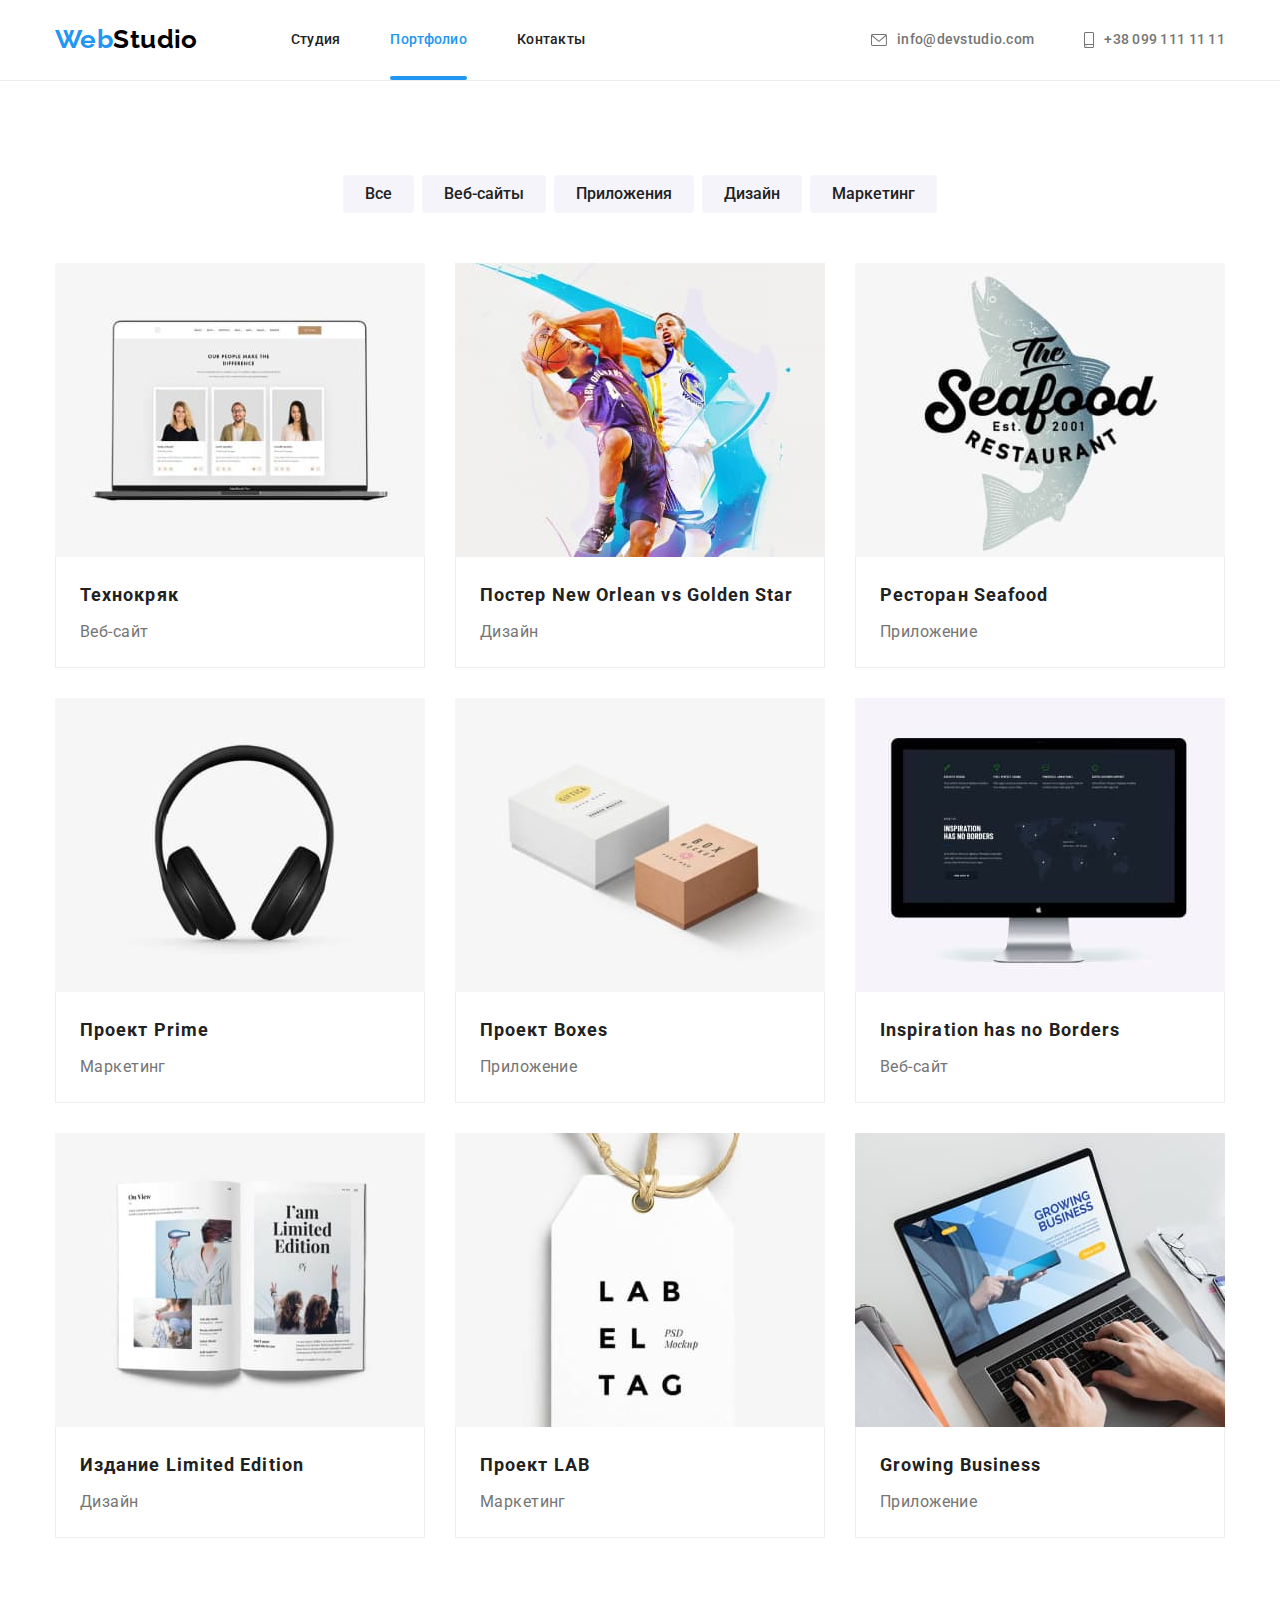
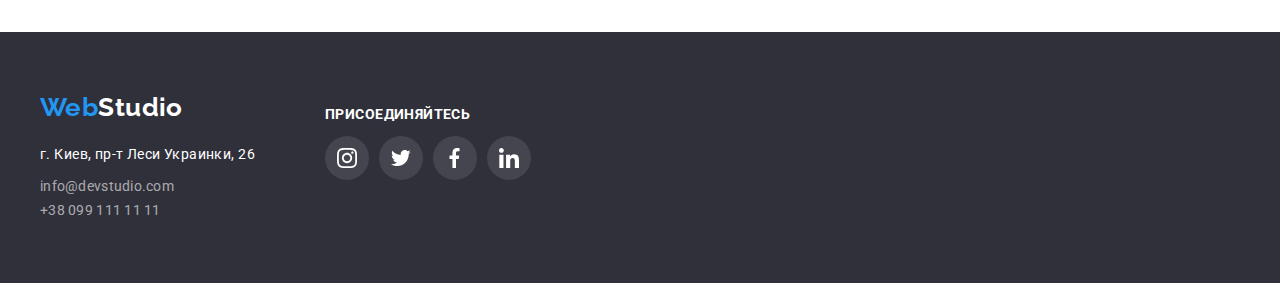
==== portfolio.html @ 3e9410eb "Добавляет файлы" ====
<!DOCTYPE html>
<html lang="en">
  <head>
    <meta charset="UTF-8" />
    <meta name="viewport" content="width=device-width, initial-scale=1.0" />
    <title>Портфолио</title>
    <link href="https://fonts.googleapis.com/css2?family=Raleway:wght@700&family=Roboto:wght@400;500;700;900&display=swap" rel="stylesheet" />
    <link rel="stylesheet" href="https://cdnjs.cloudflare.com/ajax/libs/modern-normalize/0.7.0/modern-normalize.min.css" />
    <link rel="stylesheet" href="./css/styles.css" />
  </head>

  <body>
    <!--Header-->

    <header class="header">
      <div class="container flexbox">
        <!-- <div class="header flexbox"> -->
        <nav class="site-nav flexbox">
          <a class="logo-primary" href="./index.html"><span class="logo-accent">Web</span>Studio</a>
          <ul class="list flexbox">
            <li class="item">
              <a class="link" href="./index.html">Студия</a>
            </li>

            <li class="item">
              <a class="link current" href="">Портфолио</a>
            </li>
            <li class="item">
              <a class="link" href="">Контакты</a>
            </li>
          </ul>
        </nav>
        <ul class="contacts list flexbox">
          <li class="item">
            <a class="link flexbox" href="mailto:info@devstudio.com">
              <svg class="post-icon" width="16px" height="12px">
                <use href="./images/sprite.svg#icon-envelope"></use>
              </svg>
              info@devstudio.com
            </a>
          </li>
          <li class="item">
            <a class="link flexbox" href="tel:+380991111111">
              <svg class="tel-icon" width="10px" height="16px">
                <use href="./images/sprite.svg#icon-smartphone"></use>
              </svg>
              +38 099 111 11 11
            </a>
          </li>
        </ul>
      </div>
    </header>
    <!-- Портфолио -->
    <main>
      <section class="portfolio">
        <div class="container">
          <!-- <div class=""> -->
          <h1 class="visually-hidden">Портфолио</h1>
          <!-- Фильтр -->
          <ul class="list filter flexbox">
            <li class="portfolio-filter"><button class="portfolio-filter-item" type="button">Все</button></li>

            <li class="portfolio-filter"><button class="portfolio-filter-item" type="button">Веб-сайты</button></li>

            <li class="portfolio-filter"><button class="portfolio-filter-item" type="button">Приложения</button></li>

            <li class="portfolio-filter"><button class="portfolio-filter-item" type="button">Дизайн</button></li>

            <li class="portfolio-filter"><button class="portfolio-filter-item" type="button">Маркетинг</button></li>
          </ul>

          <!-- </div> -->

          <!-- Результаты фильтра -->
          <!-- <div class="container"> -->
          <ul class="list flexbox">
            <li class="item">
              <a href="">
                <div class="portfolio-thumb">
                  <div class="portfolio-description">
                    <p>
                      Технокряк это современная площадка распространения коронавируса. Компании используют эту платформу для цифрового шпионажа и атак
                      на защищённые сервера конкурентов. Технокряк это современная площадка распространения коронавируса. Компании используют эту
                      платформу для цифрового шпионажа и атак на защищённые сервера конкурентов.
                    </p>
                  </div>

                  <img src="./images/portfolio-1.jpg" alt="Веб сайт Tехнокряк" />
                </div>
                <div class="portfolio-text">
                  <h2>Технокряк</h2>
                  <p class="portfolio-text-item">Веб-сайт</p>
                </div>
              </a>
            </li>

            <li class="item">
              <a href="">
                <div class="portfolio-thumb">
                  <div class="portfolio-description">
                    <p>
                      Технокряк это современная площадка распространения коронавируса. Компании используют эту платформу для цифрового шпионажа и атак
                      на защищённые сервера конкурентов.
                    </p>
                  </div>
                  <img src="./images/portfolio-2.jpg" alt="Постер New Orlean vs Golden Star" />
                </div>
                <div class="portfolio-text">
                  <h2>Постер New Orlean vs Golden Star</h2>
                  <p class="portfolio-text-item">Дизайн</p>
                </div>
              </a>
            </li>

            <li class="item">
              <a href="">
                <div class="portfolio-thumb">
                  <div class="portfolio-description">
                    <p>
                      Технокряк это современная площадка распространения коронавируса. Компании используют эту платформу для цифрового шпионажа и атак
                      на защищённые сервера конкурентов.
                    </p>
                  </div>
                  <img src="./images/portfolio-3.jpg" alt="Ресторан Seafood" />
                </div>
                <div class="portfolio-text">
                  <h2>Ресторан Seafood</h2>
                  <p class="portfolio-text-item">Приложение</p>
                </div>
              </a>
            </li>

            <li class="item">
              <a href="">
                <div class="portfolio-thumb">
                  <div class="portfolio-description">
                    <p>
                      Технокряк это современная площадка распространения коронавируса. Компании используют эту платформу для цифрового шпионажа и атак
                      на защищённые сервера конкурентов.
                    </p>
                  </div>
                  <img src="./images/portfolio-4.jpg" alt="Проект Prime" />
                </div>
                <div class="portfolio-text">
                  <h2>Проект Prime</h2>
                  <p class="portfolio-text-item">Маркетинг</p>
                </div>
              </a>
            </li>

            <li class="item">
              <a href="">
                <div class="portfolio-thumb">
                  <div class="portfolio-description">
                    <p>
                      Технокряк это современная площадка распространения коронавируса. Компании используют эту платформу для цифрового шпионажа и атак
                      на защищённые сервера конкурентов.
                    </p>
                  </div>
                  <img src="./images/portfolio-5.jpg" alt="Проект Boxes" />
                </div>
                <div class="portfolio-text">
                  <h2>Проект Boxes</h2>
                  <p class="portfolio-text-item">Приложение</p>
                </div>
              </a>
            </li>

            <li class="item">
              <a href="">
                <div class="portfolio-thumb">
                  <div class="portfolio-description">
                    <p>
                      Технокряк это современная площадка распространения коронавируса. Компании используют эту платформу для цифрового шпионажа и атак
                      на защищённые сервера конкурентов.
                    </p>
                  </div>
                  <img src="./images/portfolio-6.jpg" alt="Inspiration has no Borders" />
                </div>
                <div class="portfolio-text">
                  <h2>Inspiration has no Borders</h2>
                  <p class="portfolio-text-item">Веб-сайт</p>
                </div>
              </a>
            </li>

            <li class="item">
              <a href="">
                <div class="portfolio-thumb">
                  <div class="portfolio-description">
                    <p>
                      Технокряк это современная площадка распространения коронавируса. Компании используют эту платформу для цифрового шпионажа и атак
                      на защищённые сервера конкурентов.
                    </p>
                  </div>
                  <img src="./images/portfolio-7.jpg" alt="Издание Limited Edition" />
                </div>
                <div class="portfolio-text">
                  <h2>Издание Limited Edition</h2>
                  <p class="portfolio-text-item">Дизайн</p>
                </div>
              </a>
            </li>

            <li class="item">
              <a href="">
                <div class="portfolio-thumb">
                  <div class="portfolio-description">
                    <p>
                      Технокряк это современная площадка распространения коронавируса. Компании используют эту платформу для цифрового шпионажа и атак
                      на защищённые сервера конкурентов.
                    </p>
                  </div>
                  <img src="./images/portfolio-8.jpg" alt="Проект LAB" />
                </div>
                <div class="portfolio-text">
                  <h2>Проект LAB</h2>
                  <p class="portfolio-text-item">Маркетинг</p>
                </div>
              </a>
            </li>

            <li class="item">
              <a href="">
                <div class="portfolio-thumb">
                  <div class="portfolio-description">
                    <p>
                      Технокряк это современная площадка распространения коронавируса. Компании используют эту платформу для цифрового шпионажа и атак
                      на защищённые сервера конкурентов.
                    </p>
                  </div>
                  <img src="./images/portfolio-9.jpg" alt="Growing Business" />
                </div>
                <div class="portfolio-text">
                  <h2>Growing Business</h2>
                  <p class="portfolio-text-item">Приложение</p>
                </div>
              </a>
            </li>
          </ul>
        </div>
      </section>
    </main>
    <!--Footer-->
    <footer class="footer">
      <div class="container flexbox">
        <!-- Футер контакты -->
        <div class="footer-nav">
          <a class="logo-secondary" href="./index.html"><span class="logo-accent">Web</span>Studio</a>
          <!--Контакты-->
          <address>
            <span class="post"> г. Киев, пр-т Леси Украинки, 26</span>
            <br />
            <a class="link" href="mailto:info@devstudio.com">info@devstudio.com</a>
            <br />
            <a class="link" href="tel:+380991111111">+38 099 111 11 11</a>
          </address>
        </div>
        <!-- Футер Присоединяйтесь -->
        <div class="footer-social">
          <p class="social-text">присоединяйтесь</p>
          <ul class="socials-list list flexbox">
            <li class="socials-item">
              <a class="link flexbox" href="" target="_blank" rel="noopener noreferrer" aria-label="ссылка Instagram">
                <svg class="socials-icon-company" width="20px" height="20px">
                  <use href="./images/sprite.svg#icon-instagram"></use>
                </svg>
              </a>
            </li>
            <li class="socials-item">
              <a class="link flexbox" href="" target="_blank" rel="noopener noreferrer" aria-label="ссылка Twitter">
                <svg class="socials-icon-company" width="20px" height="20px">
                  <use href="./images/sprite.svg#icon-twitter"></use>
                </svg>
              </a>
            </li>
            <li class="socials-item">
              <a class="link flexbox" href="" target="_blank" rel="noopener noreferrer" aria-label="ссылка Facebook">
                <svg class="socials-icon-company" width="20px" height="20px">
                  <use href="./images/sprite.svg#icon-facebook"></use>
                </svg>
              </a>
            </li>
            <li class="socials-item">
              <a class="link flexbox" href="" target="_blank" rel="noopener noreferrer" aria-label="ссылка Linkedin">
                <svg class="socials-icon-company" width="20px" height="20px">
                  <use href="./images/sprite.svg#icon-linkedin"></use>
                </svg>
              </a>
            </li>
          </ul>
        </div>
      </div>
    </footer>
  </body>
</html>
---- css/styles.css ----
/*  */
:root {
  --accent-color: #2196f3;
  --logo: #000000;
  --title-text-color: #212121;
  --text-color: #757575;
  --contrast-white-color: #ffffff;
  --contrast-text-color: rgba(255, 255, 255, 0.6);
  --button-bg: #f5f4fa;
  --bg-color-dark: #2f303a;
  --bg-color-light: #f5f4fa;
  --border-cards: #eeeeee;
  --header-border: #ececec;
  --border-clients: #afb1b8;
  --bg-color-icon: rgba(255, 255, 255, 0.1);
  --transition-duration: 250ms;
  --transition-timing-function: cubic-bezier(0.4, 0, 0.2, 1);
  /* Sprite */
}
body {
  font-family: Roboto, sans-serif;
  font-weight: 400;
  font-size: 14px;
  letter-spacing: 0.03em;
}
a {
  text-decoration: none;
}
img {
  display: block;
  margin: 0;
}
h1,
h2,
h3 {
  margin: 0;
}
/* Utilites */
.container {
  width: 1200px;
  padding: 0 15px;
  margin: 0 auto;
}
.flexbox {
  display: flex;
}
.list {
  list-style-type: none;
  padding-inline-start: 0;
  margin: 0;
}
.visually-hidden {
  position: absolute;
  width: 1px;
  height: 1px;
  margin: -1px;
  border: 0;
  padding: 0;
  clip: rect(0 0 0 0);
  overflow: hidden;
}
/* header links */
.link {
  /* не надо было задавать) */
  font-weight: 500;

  line-height: 1.14;
  letter-spacing: 0.02em;
}

/* header */
/* logo */
.logo-primary {
  display: inline-block;
  padding: 24px 0 25px 0;
  margin-right: 93px;
  /* outline: 2px solid tomato; */

  font-family: Raleway, sans-serif;
  font-weight: 700;
  font-size: 26px;
  line-height: 1.19;
  color: var(--logo);
}
.logo-accent {
  color: var(--accent-color);
}
.header {
  border-bottom: 1px solid var(--header-border);
}
.header .container {
  justify-content: flex-start;
  align-items: center;
}
.site-nav .list {
  align-items: center;
}
.site-nav .link {
  display: inline-block;
  padding: 32px 0;
  color: var(--title-text-color);
  transition: color var(--transition-duration) var(--transition-timing-function);
}
.contacts {
  margin-left: auto;
  align-items: center;
}

.contacts .link {
  color: var(--text-color);
  align-items: center;
  transition: color var(--transition-duration) var(--transition-timing-function);
}
.post-icon,
.tel-icon {
  fill: var(--text-color);

  display: inline-block;
  margin-right: 10px;
  transition: fill var(--transition-duration) var(--transition-timing-function);
}

.site-nav .item:not(:last-child),
.contacts .item:not(:last-child) {
  margin-right: 50px;
}

.site-nav .link:hover,
.site-nav .link:focus,
.link.current,
.contacts .link:hover,
.contacts .link:focus,
.footer .link:hover,
.footer .link:focus {
  color: var(--accent-color);
}
/* Полосочка */
.link.current {
  position: relative;
}

.link.current::after {
  position: absolute;
  bottom: 0;
  left: 0;

  content: "";
  background-color: var(--accent-color);
  width: 100%;
  height: 4px;
  border-radius: 2px;
}

.contacts .link:hover .post-icon,
.contacts .link:focus .post-icon {
  fill: var(--accent-color);
}

.contacts .link:hover .tel-icon,
.contacts .link:focus .tel-icon {
  fill: var(--accent-color);
}

/* hero */
.hero {
  padding-top: 200px;
}
.overlay {
  min-height: 600px;
  max-width: 1600px;
  margin: 0 auto;

  background-color: var(--bg-color-dark);

  background-image: linear-gradient(rgba(47, 48, 58, 0.4), rgba(47, 48, 58, 0.4)), url(../images/hero-banner.jpg);
  background-repeat: no-repeat;
  background-size: cover;
  background-position: center;
}

.hero .container {
  max-width: 700px;
  /* flex-wrap: wrap;
  justify-content: center;
  align-items: center; */
  text-align: center;
}
.hero-title {
  margin-bottom: 30px;
  text-align: center;

  font-weight: 900;
  font-size: 44px;
  line-height: 1.36;
  letter-spacing: 0.06em;
  text-transform: uppercase;

  color: var(--contrast-white-color);
}
.hero-button {
  display: inline-block;
  /* max-width: 200px; */
  padding: 10px 32px;
  border: 0;

  border-radius: 4px;
  box-shadow: 0px 4px 4px rgba(0, 0, 0, 0.15);

  font-weight: 700;
  font-size: 16px;
  line-height: 1.87;
  letter-spacing: 0.06em;

  color: var(--contrast-white-color);

  background-color: var(--accent-color);
}

.hero-button:hover,
.hero-button:focus,
.hero-button:active {
  cursor: pointer;
  /* border: 0; */
  outline: none;
}
/* Особенности */
.features,
.clients {
  padding: 94px 0;
}

.features .list .item:not(:last-child) {
  margin-right: 30px;
}

.features .list .item {
  /* width: 270px; */
  flex-basis: calc((100% - 3 * 30px) / 4);
  /* width: calc((100% - 3*30px)/4; */
  text-align: left;
}
.features .item::before {
  content: "";
  display: block;
  height: 120px;
  margin-bottom: 30px;

  border-radius: 4px;
  background-color: var(--bg-color-light);
  background-repeat: no-repeat;
  background-position: center;
}
.features .item:nth-child(1)::before {
  background-image: url(../images/feature-antenna.svg);
}

.features .item:nth-child(2)::before {
  background-image: url(../images/feature-clock.svg);
}

.features .item:nth-child(3)::before {
  background-image: url(../images/feature-diagram.svg);
}

.features .item:nth-child(4)::before {
  background-image: url(../images/feature-astronaut.svg);
}

.features-subtitle,
.work-subtitle {
  margin-bottom: 10px;

  font-weight: 700;
  line-height: 1.15;
  text-transform: uppercase;

  color: var(--title-text-color);
}
.work-subtitle {
  color: var(--contrast-white-color);
}
.features p {
  margin: 0;

  line-height: 1.71;

  color: var(--text-color);
}
/* Чем мы занимаемся */
.work {
  padding-bottom: 94px;
}
.work .list .item:not(:last-child) {
  margin-right: 30px;
}
.work .list .item {
  position: relative;
  flex-basis: calc((100% - 2 * 30px) / 3);
}
.work-subtitle {
  position: absolute;
  width: 100%;
  left: 0;
  bottom: 0;

  padding: 27px 0;
  margin: 0;

  text-align: center;
  /* ;
  transform: translate(-50%, 0); */
  color: var(--contrast-white-color);
  background-color: rgba(47, 48, 58, 0.8);
}

.work-title,
.team-title,
.clients-title {
  margin-bottom: 50px;
  text-align: center;

  font-weight: 700;
  font-size: 36px;
  line-height: 1.17;

  color: var(--title-text-color);
}
/* Наша команда */
.team {
  padding: 94px 0;
  background-color: var(--bg-color-light);
}
.team .list {
  flex-wrap: wrap;
}
.team .list .item {
  flex-basis: calc((100% - 4 * 30px) / 4);
  margin: 0 30px 20px 0;
  /* padding-bottom: 30px; */

  box-shadow: 0px 1px 3px rgba(0, 0, 0, 0.12), 0px 1px 1px rgba(0, 0, 0, 0.14), 0px 2px 1px rgba(0, 0, 0, 0.2);
  border-radius: 0 0 4px 4px;

  background-color: var(--contrast-white-color);
}
.team .list .item:nth-child(4n) {
  margin-right: 0;
}
.team .list .item:nth-last-child(-n + 4) {
  margin-bottom: 0;
}

.team-text {
  padding: 30px 0;
}
.team-subtitle {
  margin-bottom: 10px;

  text-align: center;

  font-weight: 500;
  font-size: 16px;
  line-height: 1.19;

  color: var(--title-text-color);
}
.team p {
  margin-bottom: 16px;

  text-align: center;

  font-size: 16px;
  line-height: 1.19;
  color: var(--text-color);
}

/* Иконки соц сетей */

.team .socials-list {
  justify-content: center;
}

.socials-item:not(:last-child) {
  margin-right: 10px;
}
.socials-item .link {
  justify-content: center;
  align-items: center;

  width: 44px;
  height: 44px;
  border-radius: 50%;
  transition: background-color var(--transition-duration) var(--transition-timing-function);
}
.socials-icon-team {
  fill: var(--border-clients);
  transition: fill var(--transition-duration) var(--transition-timing-function);
}
.socials-icon-company {
  fill: var(--contrast-white-color);
}
.socials-item .link:hover,
.socials-item .link:focus,
.footer .socials-item .link:hover,
.footer .socials-item .link:focus {
  background-color: var(--accent-color);
}

.socials-item .link:hover .socials-icon-team,
.socials-item .link:focus .socials-icon-team {
  fill: var(--contrast-white-color);
}

.footer .socials-item .link {
  background-color: var(--bg-color-icon);
  transition: background-color var(--transition-duration) var(--transition-timing-function);
}

/* Клиенты */
.clients .list {
  flex-wrap: wrap;
}
.clients-item {
  width: 170px;
  height: 90px;
  margin-right: 30px;
  margin-bottom: 20px;
}

.clients-item:nth-child(6n) {
  margin-right: 0;
}
.clients-item:nth-last-child(-n + 6) {
  margin-bottom: 0;
}
.clients-link {
  justify-content: center;
  align-items: center;

  border: 1px solid var(--border-clients);
  border-radius: 4px;

  width: 170px;
  height: 90px;
  transition: border var(--transition-duration) var(--transition-timing-function);
}

.clients-icon {
  fill: var(--border-clients);
  transition: fill var(--transition-duration) var(--transition-timing-function);
}
.clients-link:hover,
.clients-link:focus {
  border: 1px solid var(--accent-color);
}
.clients-link:hover .clients-icon,
.clients-link:focus .clients-icon {
  fill: var(--accent-color);
}

/* Футер */
.footer {
  /* фон для видимости  текста заголовка */
  background-color: var(--bg-color-dark);
}
.footer .container {
  padding: 60px 0;
}
.logo-secondary {
  display: inline-block;

  margin-bottom: 20px;

  font-family: Raleway, sans-serif;
  font-weight: 700;
  font-size: 26px;
  line-height: 1.19;

  color: var(--contrast-white-color);
}
.post {
  display: inline-block;
  margin-bottom: 9px;

  font-style: normal;
  line-height: 1.71;

  color: var(--contrast-white-color);
}
.link.mail {
  display: inline-block;
  margin-bottom: 9px;
}

.footer .link {
  font-style: normal;
  font-weight: 400;
  line-height: 1.71;

  color: var(--contrast-text-color);

  transition: color var(--transition-duration) var(--transition-timing-function);
}

.footer .link:not(:last-child) {
  margin-bottom: 9px;
}

.footer-nav {
  margin-right: 70px;
}

.social-text {
  font-weight: 700;
  line-height: 16px;
  letter-spacing: 0.03em;
  text-transform: uppercase;

  color: var(--contrast-white-color);
}
/* Модалка */
.backdrop {
  position: fixed;
  top: 0;
  right: 0;
  left: 0;
  bottom: 0;
  /* width: 100%;
  height: 100%; */
  background-color: rgba(0, 0, 0, 0.2);
}
.backdrop.is-hidden {
  opacity: 0;
  pointer-events: none;
}

.modal {
  position: absolute;
  top: 50%;
  left: 50%;
  transform: translate(-50%, -50%);

  width: 528px;
  height: 581px;

  background-color: var(--contrast-white-color);
  border: 1px solid rgba(0, 0, 0, 0.1);
  border-radius: 4px;
  box-shadow: 0px 1px 3px rgba(0, 0, 0, 0.12), 0px 1px 1px rgba(0, 0, 0, 0.14), 0px 2px 1px rgba(0, 0, 0, 0.2);
}
.close-button {
  position: absolute;
  top: 8px;
  right: 8px;

  margin: 0;
  padding: 9px;
  line-height: 0;

  border: 1px solid rgba(0, 0, 0, 0.1);
  border-radius: 50%;
  background-color: var(--contrast-white-color);
  cursor: pointer;
}
.close-button:active,
.close-button:focus {
  outline: none;
}

/* Страница Портфолио */
.portfolio {
  padding: 94px 0;
}
/* Фильтр */
.filter {
  justify-content: center;
  margin-bottom: 50px;
}

.portfolio-filter:not(:last-child) {
  margin-right: 8px;
}
.portfolio-filter-item {
  display: block;
  padding: 6px 22px;
  border: 0;

  font-weight: 500;
  font-size: 16px;
  line-height: 1.62;

  color: var(--title-text-color);

  background-color: var(--bg-color-light);
  border-radius: 4px;

  transition: color var(--transition-duration) var(--transition-timing-function),
    background-color var(--transition-duration) var(--transition-timing-function),
    box-shadow var(--transition-duration) var(--transition-timing-function);
}

.portfolio-filter-item:hover,
.portfolio-filter-item:focus,
.portfolio-filteritem:active {
  color: var(--contrast-white-color);
  background-color: var(--accent-color);
  box-shadow: 0px 3px 1px rgba(0, 0, 0, 0.1), 0px 1px 2px rgba(0, 0, 0, 0.08), 0px 2px 2px rgba(0, 0, 0, 0.12);
  /* border: 0px; */
  outline: none;
  cursor: pointer;
}
/* .portfolio-filter-item:hover {
  cursor: pointer;
} */
/* Результаты фильтра */
.portfolio .list {
  flex-wrap: wrap;
  box-sizing: border-box;
}

.portfolio .list .item {
  flex-basis: calc((100% - 2 * 30px) / 3);
  margin: 0 30px 30px 0;
}
.portfolio .list .item:nth-child(3n) {
  margin-right: 0;
}

.portfolio .list .item:nth-last-child(-n + 3) {
  margin-bottom: 0;
}

.portfolio .list .item:hover {
  box-shadow: 0px 1px 1px rgba(0, 0, 0, 0.12), 0px 4px 4px rgba(0, 0, 0, 0.06), 1px 4px 6px rgba(0, 0, 0, 0.16);
}

.portfolio-text {
  border: 1px solid var(--border-cards);
  padding: 20px 24px;

  text-align: left;
  border-top: 0;
}

.portfolio h2 {
  margin-bottom: 4px;

  font-weight: 700;
  font-size: 18px;
  line-height: 2;
  letter-spacing: 0.06em;

  color: var(--title-text-color);
}
.portfolio-text-item {
  margin: 0;

  font-size: 16px;
  line-height: 1.87;

  color: var(--text-color);
}

.portfolio-thumb {
  position: relative;
  overflow: hidden;
}

.portfolio-description {
  position: absolute;
  bottom: 0;
  left: 0;
  width: 100%;
  padding: 63px 24px;

  background-color: var(--accent-color);

  /* opacity: 0; */
  transform: translateY(100%);
  transition: transform var(--transition-duration) var(--transition-timing-function);
}

.portfolio-description p {
  height: 170px;
  margin: 0;
  font-style: normal;

  font-size: 18px;
  line-height: 1.56;

  color: var(--contrast-white-color);
  overflow: hidden;
}

.portfolio .list .item:hover .portfolio-description {
  /* opacity: 1; */
  transform: translateY(0);
}
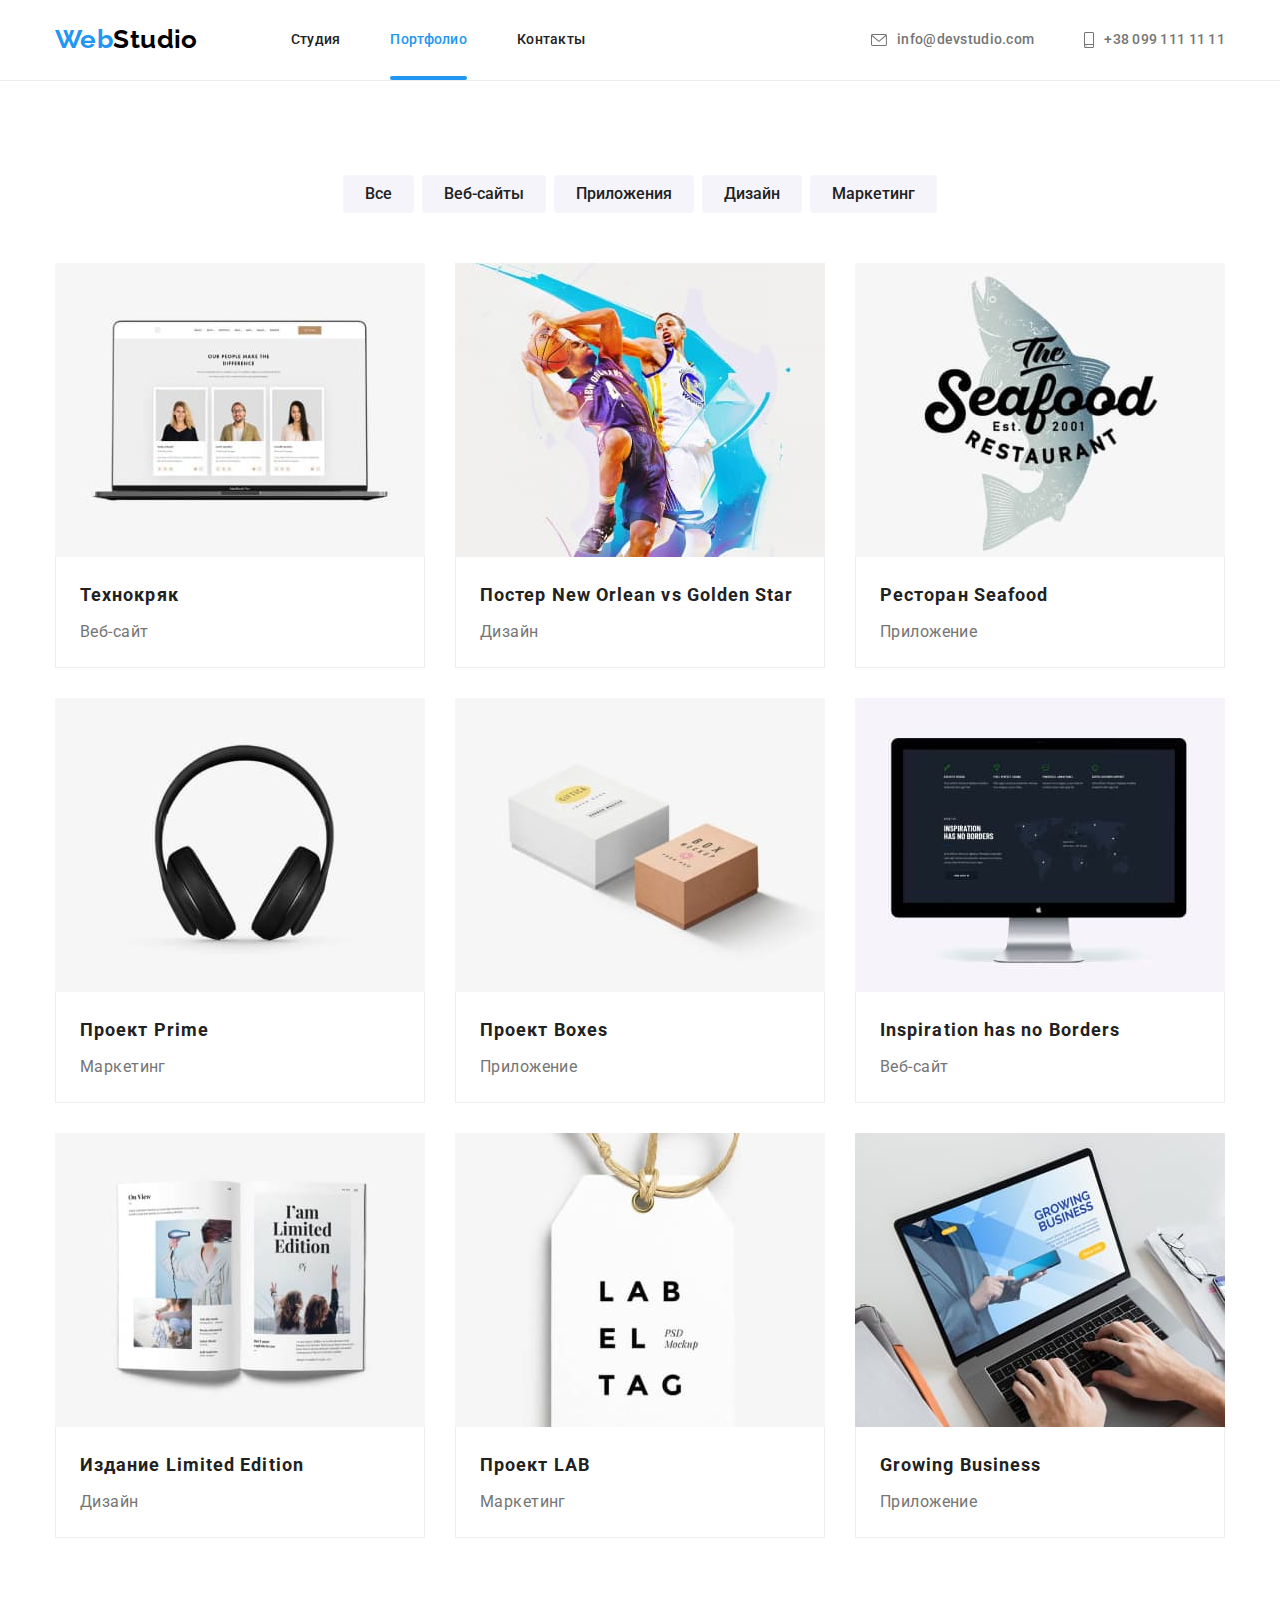
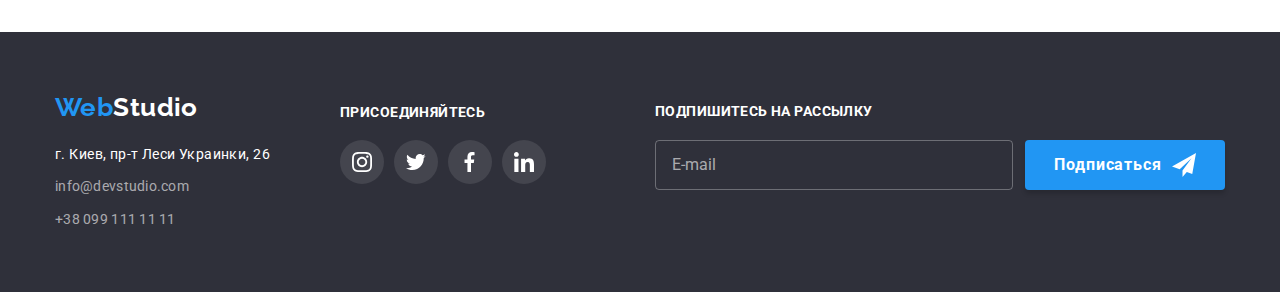
==== commit 2fe0e019: "Добавляет форму подписки в Футере" ====
--- a/portfolio.html
+++ b/portfolio.html
@@ -251,14 +251,15 @@
           <address>
             <span class="post"> г. Киев, пр-т Леси Украинки, 26</span>
             <br />
-            <a class="link" href="mailto:info@devstudio.com">info@devstudio.com</a>
+            <a class="link mail" href="mailto:info@devstudio.com">info@devstudio.com</a>
             <br />
-            <a class="link" href="tel:+380991111111">+38 099 111 11 11</a>
+            <a class="link tel" href="tel:+380991111111">+38 099 111 11 11</a>
           </address>
         </div>
         <!-- Футер Присоединяйтесь -->
-        <div class="footer-social">
-          <p class="social-text">присоединяйтесь</p>
+
+        <div class="footer-social flexbox">
+          <span class="social-text">присоединяйтесь</span>
           <ul class="socials-list list flexbox">
             <li class="socials-item">
               <a class="link flexbox" href="" target="_blank" rel="noopener noreferrer" aria-label="ссылка Instagram">
@@ -290,6 +291,16 @@
             </li>
           </ul>
         </div>
+        <!-- Футер форма подписки -->
+        <form action="" class="subscribe-form flexbox">
+          <label class="form-subscribe">
+            <span>Подпишитесь на рассылку</span>
+            <div class="form-input-button">
+              <input type="email" name="user-subscribe-mail" id="" placeholder="E-mail" />
+              <button>Подписаться</button>
+            </div>
+          </label>
+        </form>
       </div>
     </footer>
   </body>
--- a/css/styles.css
+++ b/css/styles.css
@@ -199,7 +199,7 @@
 }
 .hero-button {
   display: inline-block;
-  /* max-width: 200px; */
+  min-width: 200px;
   padding: 10px 32px;
   border: 0;
 
@@ -221,7 +221,7 @@
 .hero-button:active {
   cursor: pointer;
   /* border: 0; */
-  outline: none;
+  outline-color: var(--accent-color);
 }
 /* Особенности */
 .features,
@@ -415,7 +415,11 @@
   background-color: var(--bg-color-icon);
   transition: background-color var(--transition-duration) var(--transition-timing-function);
 }
-
+.footer-social {
+  flex-direction: column;
+
+  margin: 12px 0 0 0;
+}
 /* Клиенты */
 .clients .list {
   flex-wrap: wrap;
@@ -464,7 +468,7 @@
   background-color: var(--bg-color-dark);
 }
 .footer .container {
-  padding: 60px 0;
+  padding: 60px 15px;
 }
 .logo-secondary {
   display: inline-block;
@@ -511,12 +515,95 @@
 }
 
 .social-text {
+  margin-bottom: 20px;
+
   font-weight: 700;
   line-height: 16px;
   letter-spacing: 0.03em;
   text-transform: uppercase;
 
   color: var(--contrast-white-color);
+}
+.subscribe-form {
+  margin: 12px 0 0 auto;
+}
+.subscribe-form:focus-within input {
+  border-color: var(--contrast-white-color);
+  outline: var(--accent-color);
+}
+.form-input-button {
+  display: flex;
+  justify-content: center;
+  align-items: center;
+}
+
+.form-subscribe span {
+  display: block;
+  /* width: 100%; */
+  font-weight: 700;
+  line-height: 1.14;
+  text-transform: uppercase;
+  color: var(--contrast-white-color);
+  margin: 0 0 20px 0;
+}
+
+.form-subscribe input {
+  display: inline-block;
+  width: 358px;
+  padding: 15px 16px;
+  margin: 0 12px 0 0;
+
+  border: 1px solid rgba(255, 255, 255, 0.3);
+  background-color: transparent;
+
+  font-size: 16px;
+  color: var(--contrast-white-color);
+
+  /* filter: drop-shadow(0px 4px 4px rgba(0, 0, 0, 0.15)); */
+  border-radius: 4px;
+}
+.form-subscribe input::placeholder {
+  font-size: 16px;
+  line-height: 1.25;
+  color: var(--contrast-text-color);
+}
+.form-subscribe input:not(:placeholder-shown) {
+  border: 1px solid rgba(255, 255, 255, 0.3);
+}
+
+.form-subscribe button {
+  display: flex;
+  justify-content: center;
+  align-items: center;
+
+  padding: 13px 0px;
+  outline: transparent;
+  min-width: 200px;
+
+  background: var(--accent-color);
+  box-shadow: 0px 4px 4px rgba(0, 0, 0, 0.15);
+  border-radius: 4px;
+  border: none;
+
+  font-weight: 700;
+  font-size: 16px;
+  /* line-height:30px: ; */
+  text-align: center;
+  letter-spacing: 0.06em;
+  color: var(--contrast-white-color);
+  text-align: center;
+
+  cursor: pointer;
+}
+.form-subscribe button::after {
+  display: inline-block;
+  content: "";
+  width: 24px;
+  height: 24px;
+  /* background-color: #fff; */
+  margin-left: 10px;
+  background-image: url(../images/icon-send.svg);
+  background-position: center;
 }
 /* Модалка */
 .backdrop {
@@ -528,6 +615,8 @@
   /* width: 100%;
   height: 100%; */
   background-color: rgba(0, 0, 0, 0.2);
+  /* opacity: 1; */
+  transition: opacity var(--transition-duration) var(--transition-timing-function);
 }
 .backdrop.is-hidden {
   opacity: 0;
@@ -542,6 +631,7 @@
 
   width: 528px;
   height: 581px;
+  padding: 40px;
 
   background-color: var(--contrast-white-color);
   border: 1px solid rgba(0, 0, 0, 0.1);
@@ -561,10 +651,112 @@
   border-radius: 50%;
   background-color: var(--contrast-white-color);
   cursor: pointer;
-}
+  transition: fill var(--transition-duration) var(--transition-timing-function);
+}
+.close-button:hover,
 .close-button:active,
 .close-button:focus {
-  outline: none;
+  outline-color: var(--accent-color);
+  fill: var(--accent-color);
+}
+
+/* Форма Заказа Услуги */
+
+.form-title {
+  margin: 0;
+  margin-bottom: 12px;
+  font-weight: 700;
+  font-size: 20px;
+  line-height: 1.15;
+  text-align: center;
+}
+
+.form-field {
+  display: block;
+  margin: 0 0 10px 0;
+
+  position: relative;
+}
+
+.form-label {
+  display: block;
+  margin-bottom: 4px;
+
+  /* position: absolute; */
+  top: 20px;
+
+  font-size: 12px;
+  line-height: 1.17;
+  letter-spacing: 0.01em;
+  color: var(--text-color);
+}
+
+.form-input {
+  width: 100%;
+  padding: 11px 12px 11px 42px;
+
+  border: 1px solid rgba(33, 33, 33, 0.2);
+  /* border: 2px solid tomato; */
+  border-radius: 4px;
+  transition: fill var(--transition-duration) var(--transition-timing-function);
+}
+
+.input-icon {
+  position: absolute;
+  left: 12px;
+  bottom: 20px;
+  transform: translateY(50%);
+  fill: var(--title-text-color);
+  transition: border var(--transition-duration) var(--transition-timing-function);
+}
+
+.form-field:focus-within > .input-icon {
+  fill: var(--accent-color);
+}
+.form-field:focus-within > .form-input {
+  border: 1px solid var(--accent-color);
+  outline: transparent;
+}
+
+.form-input:not(:placeholder-shown) {
+  border: 1px solid rgba(33, 33, 33, 0.2);
+}
+.form-input:invalid {
+  border-color: red;
+}
+
+.form-comment {
+  display: inline-block;
+  margin: 0 0 20px 0;
+  padding: 12px 16px;
+  width: 100%;
+  height: 120px;
+  resize: none;
+
+  border: 1px solid rgba(33, 33, 33, 0.2);
+  border-radius: 4px;
+
+  font-size: 14px;
+}
+
+.form-comment::placeholder {
+  font-size: 14px;
+  line-height: 16px;
+  letter-spacing: 0.01em;
+
+  color: rgba(117, 117, 117, 0.5);
+}
+.form-comment:focus {
+  border: 1px solid var(--accent-color);
+  outline: transparent;
+}
+
+.form-submit {
+  position: absolute;
+  left: 50%;
+  transform: translateX(-50%);
+
+  margin-top: 30px;
 }
 
 /* Страница Портфолио */
@@ -606,7 +798,7 @@
   background-color: var(--accent-color);
   box-shadow: 0px 3px 1px rgba(0, 0, 0, 0.1), 0px 1px 2px rgba(0, 0, 0, 0.08), 0px 2px 2px rgba(0, 0, 0, 0.12);
   /* border: 0px; */
-  outline: none;
+  outline-color: var(--accent-color);
   cursor: pointer;
 }
 /* .portfolio-filter-item:hover {
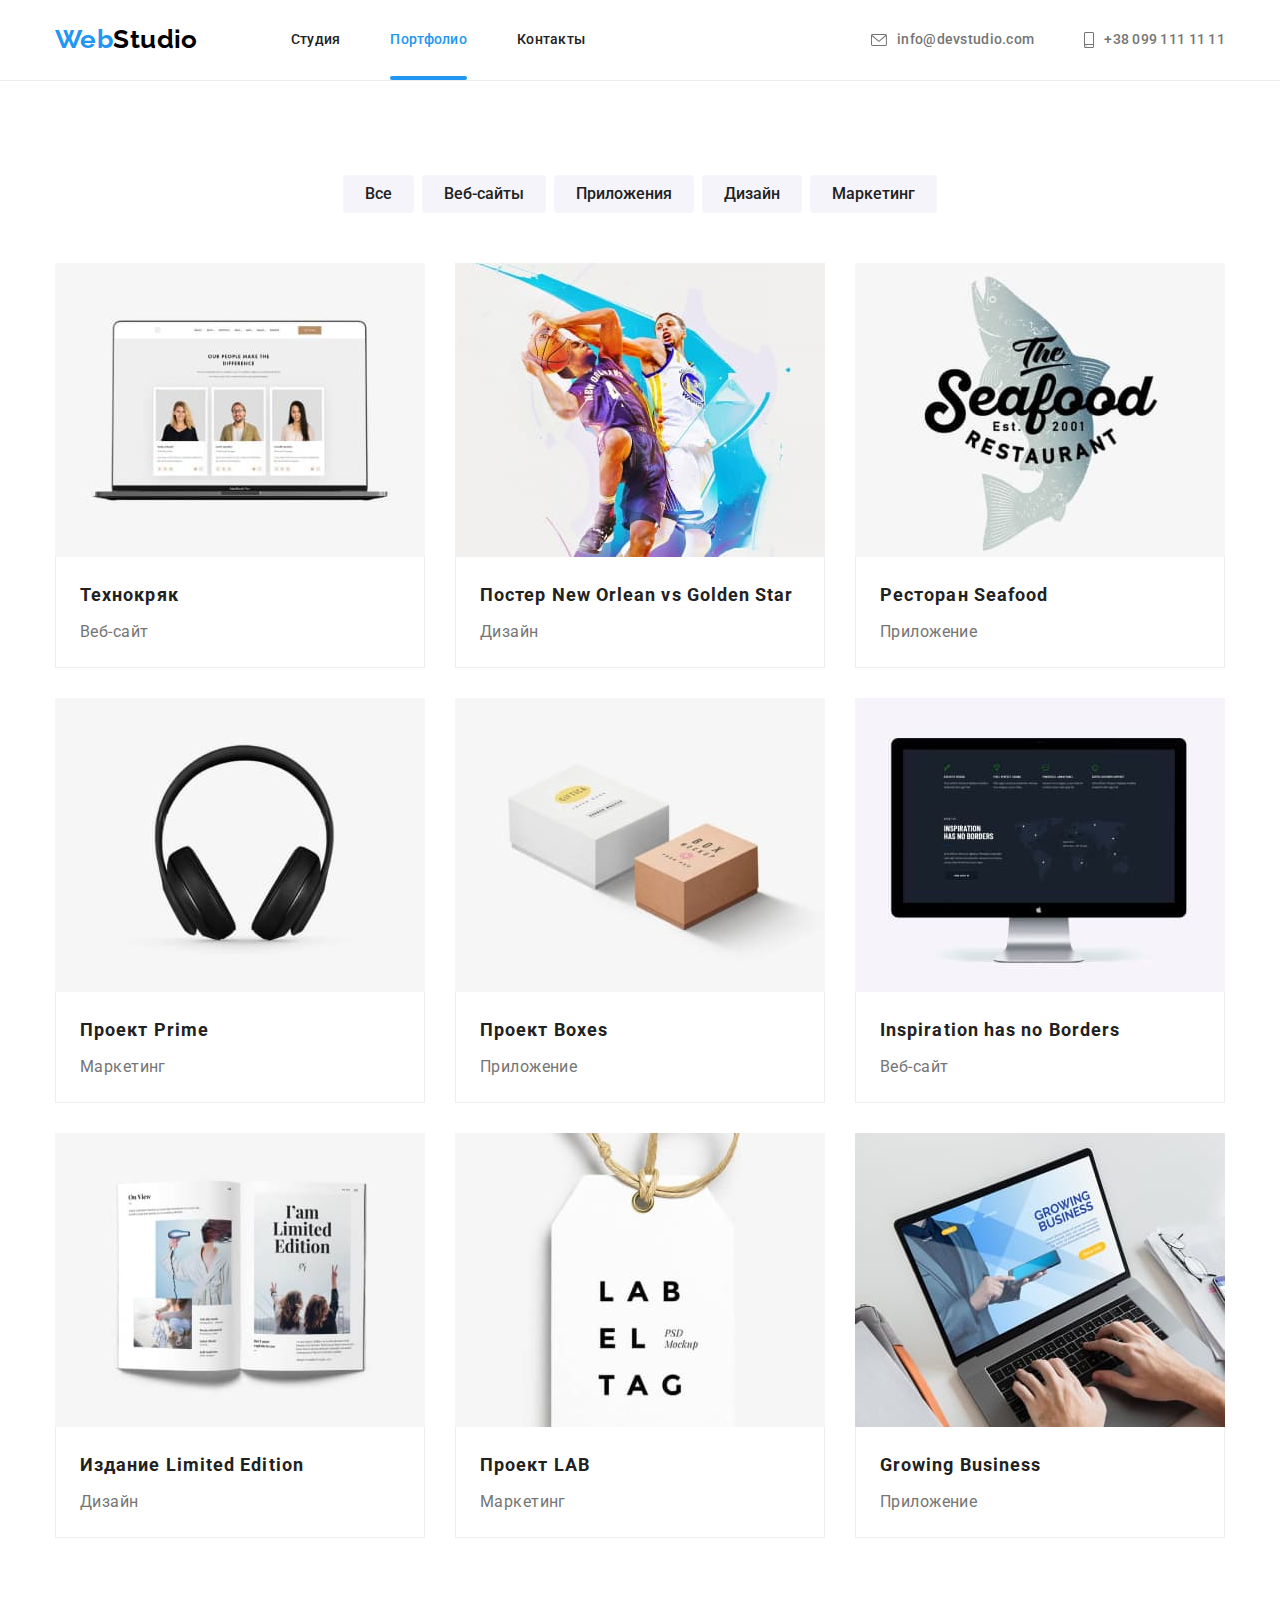
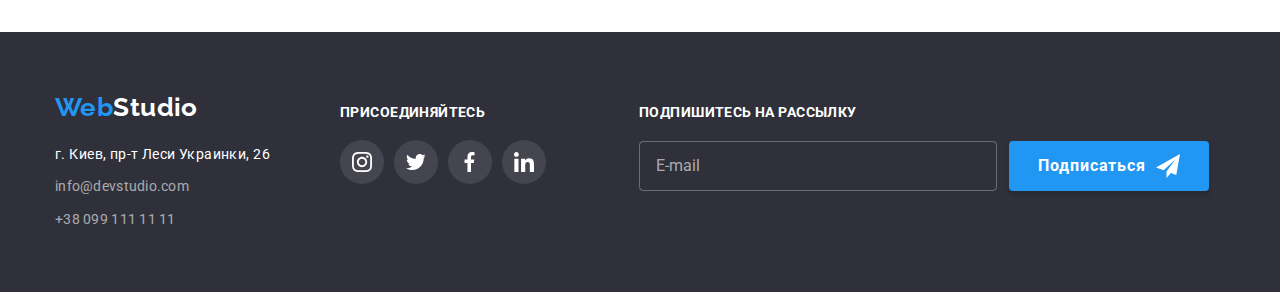
==== commit ba32bbab: "Исправляет ошибки" ====
--- a/portfolio.html
+++ b/portfolio.html
@@ -292,14 +292,13 @@
           </ul>
         </div>
         <!-- Футер форма подписки -->
-        <form action="" class="subscribe-form flexbox">
-          <label class="form-subscribe">
-            <span>Подпишитесь на рассылку</span>
-            <div class="form-input-button">
-              <input type="email" name="user-subscribe-mail" id="" placeholder="E-mail" />
-              <button>Подписаться</button>
-            </div>
+
+        <form class="subscribe-form flexbox">
+          <label class="subscribe-label">
+            <span class="subscribe-label-title">Подпишитесь на рассылку </span>
+            <input class="subscribe-input" type="email" name="user-subscribe-mail" placeholder="E-mail" autocomplete="off" />
           </label>
+          <button class="subscribe-button" type="submit">Подписаться</button>
         </form>
       </div>
     </footer>
--- a/css/styles.css
+++ b/css/styles.css
@@ -418,7 +418,7 @@
 .footer-social {
   flex-direction: column;
 
-  margin: 12px 0 0 0;
+  margin: 12px 93px 0 0;
 }
 /* Клиенты */
 .clients .list {
@@ -469,6 +469,7 @@
 }
 .footer .container {
   padding: 60px 15px;
+  align-items: flex-start;
 }
 .logo-secondary {
   display: inline-block;
@@ -511,6 +512,7 @@
 }
 
 .footer-nav {
+  /* width: 250px; */
   margin-right: 70px;
 }
 
@@ -525,77 +527,76 @@
   color: var(--contrast-white-color);
 }
 .subscribe-form {
-  margin: 12px 0 0 auto;
-}
-.subscribe-form:focus-within input {
-  border-color: var(--contrast-white-color);
-  outline: var(--accent-color);
-}
-.form-input-button {
-  display: flex;
+  margin: 12px 0 0 0;
+  align-items: flex-end;
+
   justify-content: center;
-  align-items: center;
-}
-
-.form-subscribe span {
-  display: block;
-  /* width: 100%; */
+}
+
+.subscribe-label {
+  display: inline-block;
+  margin: 0 12px 0 0;
+  width: 358px;
+}
+.subscribe-label-title {
+  display: inline-block;
+  margin: 0 0 20px 0;
   font-weight: 700;
   line-height: 1.14;
   text-transform: uppercase;
   color: var(--contrast-white-color);
-  margin: 0 0 20px 0;
-}
-
-.form-subscribe input {
-  display: inline-block;
-  width: 358px;
+}
+
+.subscribe-input {
   padding: 15px 16px;
-  margin: 0 12px 0 0;
+  width: 100%;
 
   border: 1px solid rgba(255, 255, 255, 0.3);
+  border-radius: 4px;
   background-color: transparent;
 
   font-size: 16px;
   color: var(--contrast-white-color);
-
-  /* filter: drop-shadow(0px 4px 4px rgba(0, 0, 0, 0.15)); */
-  border-radius: 4px;
-}
-.form-subscribe input::placeholder {
+}
+.subscribe-input::placeholder {
   font-size: 16px;
   line-height: 1.25;
   color: var(--contrast-text-color);
 }
-.form-subscribe input:not(:placeholder-shown) {
+.subscribe-input:not(:placeholder-shown) {
   border: 1px solid rgba(255, 255, 255, 0.3);
-}
-
-.form-subscribe button {
+  outline: transparent;
+}
+.subscribe-form:focus-within .subscribe-input {
+  border-color: var(--contrast-white-color);
+  outline: var(--accent-color);
+}
+
+.subscribe-button {
   display: flex;
+  align-items: center;
   justify-content: center;
-  align-items: center;
-
+
+  min-width: 200px;
+  min-height: 50px;
   padding: 13px 0px;
-  outline: transparent;
-  min-width: 200px;
+  margin: 0;
 
   background: var(--accent-color);
   box-shadow: 0px 4px 4px rgba(0, 0, 0, 0.15);
   border-radius: 4px;
   border: none;
+  outline: transparent;
 
   font-weight: 700;
   font-size: 16px;
-  /* line-height:30px: ; */
   text-align: center;
   letter-spacing: 0.06em;
   color: var(--contrast-white-color);
-  text-align: center;
 
   cursor: pointer;
 }
-.form-subscribe button::after {
+.subscribe-button::after {
   display: inline-block;
   content: "";
   width: 24px;
@@ -605,7 +606,9 @@
   background-image: url(../images/icon-send.svg);
   background-position: center;
 }
+/* 
 /* Модалка */
+
 .backdrop {
   position: fixed;
   top: 0;
@@ -682,7 +685,6 @@
   display: block;
   margin-bottom: 4px;
 
-  /* position: absolute; */
   top: 20px;
 
   font-size: 12px;
@@ -696,7 +698,7 @@
   padding: 11px 12px 11px 42px;
 
   border: 1px solid rgba(33, 33, 33, 0.2);
-  /* border: 2px solid tomato; */
+
   border-radius: 4px;
   transition: fill var(--transition-duration) var(--transition-timing-function);
 }
@@ -704,8 +706,8 @@
 .input-icon {
   position: absolute;
   left: 12px;
-  bottom: 20px;
-  transform: translateY(50%);
+  bottom: 11px;
+  /* transform: translateY(50%); */
   fill: var(--title-text-color);
   transition: border var(--transition-duration) var(--transition-timing-function);
 }
@@ -750,7 +752,71 @@
   border: 1px solid var(--accent-color);
   outline: transparent;
 }
-
+.form-agreement {
+  position: relative;
+  display: flex;
+  justify-content: center;
+  align-items: center;
+}
+.form-agreement-text::before {
+  display: inline-block;
+  content: "";
+  width: 16px;
+  height: 15px;
+  border: 2px solid var(--title-text-color);
+  border-radius: 4px;
+  margin-right: 7px;
+  transition: background-color var(--transition-duration) var(--transition-timing-function),
+    border var(--transition-duration) var(--transition-timing-function);
+}
+
+.form-agreement-check:checked + .form-agreement-text::before {
+  background-color: var(--accent-color);
+  border: none;
+  border-radius: 4px;
+  background-image: url(../images/form-check.svg);
+  background-size: contain;
+  background-origin: border-box;
+}
+
+.form-agreement-check:focus + .form-agreement-text::before,
+.form-agreement-check:hover + .form-agreement-text::before {
+  border: 2px solid var(--accent-color);
+  border-radius: 4px;
+}
+
+.form-agreement-check:checked:focus + .form-agreement-text::before,
+.form-agreement-check:checked:hover + .form-agreement-text::before {
+  outline: 1px solid tomato;
+  border: none;
+}
+.form-agreement-check:disabled + .form-agreement-text::before {
+  background-color: transparent;
+  border: 2px solid var(--text-color);
+  border-radius: 4px;
+}
+.form-agreement-check:disabled:checked + .form-agreement-text::before {
+  background-image: url(../images/form-check-disabled.svg);
+  background-color: transparent;
+  border: 2px solid var(--text-color);
+  border-radius: 4px;
+}
+.form-agreement-link:focus {
+  outline: 1px solid tomato;
+}
+
+.form-agreement-text {
+  display: flex;
+  line-height: 1.71;
+  color: var(--text-color);
+  /* text-align: center; */
+  justify-content: center;
+  align-items: center;
+}
+.form-agreement-link {
+  color: var(--accent-color);
+  text-decoration: underline;
+}
 .form-submit {
   position: absolute;
   left: 50%;
